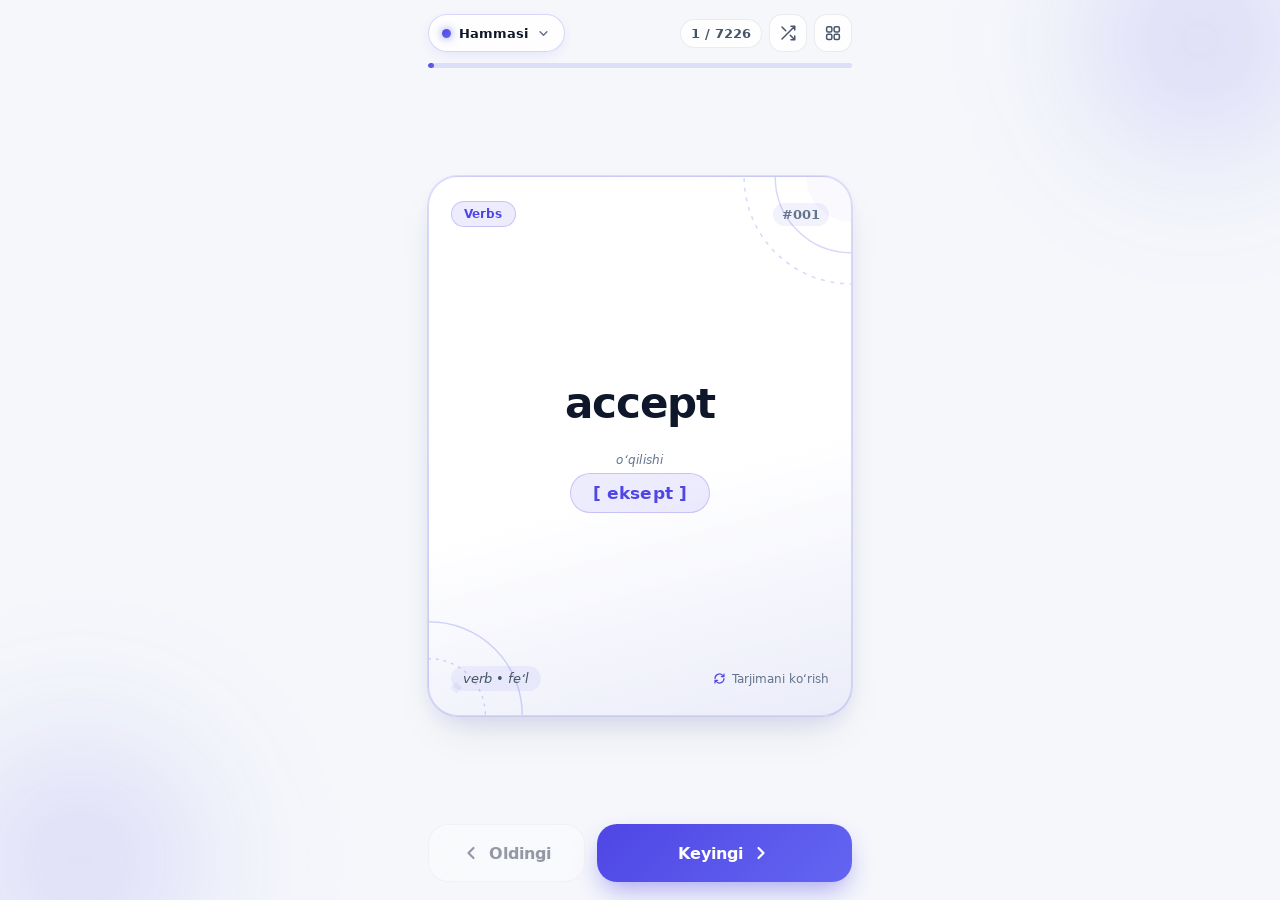
==== index.html @ 9ec05318 "Deploy 7226-word English-Uzbek Mini App + Railway config" ====
<!DOCTYPE html>
<html lang="uz" data-theme="light">
<head>
  <meta charset="UTF-8" />
  <meta name="viewport" content="width=device-width, initial-scale=1.0, maximum-scale=1.0, user-scalable=no, viewport-fit=cover" />
  <meta name="format-detection" content="telephone=no" />
  <title>Inglizcha – Oʻzbekcha Soʻz Kartochkalari</title>
  <script src="https://telegram.org/js/telegram-web-app.js"></script>
  <link rel="stylesheet" href="./css/style.css?v=20261020_2" />
</head>
<body>
  <!-- Ambient Background Glow following Current Deck Accent -->
  <div class="ambient-bg" aria-hidden="true">
    <div class="ambient-orb orb-top"></div>
    <div class="ambient-orb orb-bottom"></div>
  </div>

  <main class="app-shell" id="appShell">
    <!-- TOP BAR: Category/Deck Chip + Counter + Shuffle + Deck Picker Icon -->
    <header class="top-bar">
      <div class="top-bar-row">
        <button type="button" class="category-chip" id="categoryChipBtn" aria-label="Boʻlimni tanlash">
          <span class="chip-dot" id="chipDot"></span>
          <span class="chip-label" id="chipLabel">Hammasi</span>
          <svg class="chip-chevron" viewBox="0 0 20 20" fill="none" aria-hidden="true">
            <path d="M5.5 7.75L10 12.25L14.5 7.75" stroke="currentColor" stroke-width="2" stroke-linecap="round" stroke-linejoin="round"/>
          </svg>
        </button>

        <div class="top-actions">
          <span class="progress-counter" id="progressCounter">1 / 5000+</span>

          <button type="button" class="icon-btn" id="shuffleBtn" aria-label="Soʻzlarni aralashtirish" aria-pressed="false" title="Aralashtirish">
            <svg viewBox="0 0 24 24" fill="none" aria-hidden="true">
              <path d="M16 3h5v5M4 20L21 3M21 16v5h-5M15 15l6 6M4 4l5 5" stroke="currentColor" stroke-width="2" stroke-linecap="round" stroke-linejoin="round"/>
            </svg>
          </button>

          <button type="button" class="icon-btn" id="openCategoriesBtn" aria-label="Boʻlimlar roʻyxati" title="Boʻlimlar">
            <svg viewBox="0 0 24 24" fill="none" aria-hidden="true">
              <rect x="3.5" y="3.5" width="7" height="7" rx="2" stroke="currentColor" stroke-width="2"/>
              <rect x="13.5" y="3.5" width="7" height="7" rx="2" stroke="currentColor" stroke-width="2"/>
              <rect x="3.5" y="13.5" width="7" height="7" rx="2" stroke="currentColor" stroke-width="2"/>
              <rect x="13.5" y="13.5" width="7" height="7" rx="2" stroke="currentColor" stroke-width="2"/>
            </svg>
          </button>
        </div>
      </div>

      <!-- Thin Progress Line -->
      <div class="progress-track" role="progressbar" aria-valuemin="1" aria-valuemax="500" aria-valuenow="1" id="progressTrack">
        <div class="progress-fill" id="progressFill"></div>
      </div>
    </header>

    <!-- CENTER STAGE: Single 3D Flip Word Card (or End State) -->
    <section class="card-stage" id="cardStage">
      <div class="card-scene" id="cardScene">
        <div class="card-3d" id="wordCard" tabindex="0" role="button" aria-label="Soʻz kartochkasi — tarjimani koʻrish uchun bosing">
          <!-- ================= FRONT FACE ================= -->
          <div class="card-face card-front" id="cardFront">
            <svg class="corner-art corner-top-right" viewBox="0 0 140 140" fill="none" aria-hidden="true">
              <circle cx="140" cy="0" r="110" stroke="currentColor" stroke-width="1.5" stroke-dasharray="4 6" />
              <circle cx="140" cy="0" r="78" stroke="currentColor" stroke-width="1.5" />
              <circle cx="140" cy="0" r="46" fill="currentColor" fill-opacity="0.14" />
            </svg>
            <svg class="corner-art corner-bottom-left" viewBox="0 0 140 140" fill="none" aria-hidden="true">
              <circle cx="0" cy="140" r="96" stroke="currentColor" stroke-width="1.5" />
              <circle cx="0" cy="140" r="58" stroke="currentColor" stroke-width="1.5" stroke-dasharray="3 5" />
              <path d="M28 106L34 112L28 118L22 112L28 106Z" fill="currentColor" fill-opacity="0.35" />
            </svg>

            <div class="card-top-meta">
              <span class="card-cat-tag" id="frontCategoryTag">Feʻllar</span>
              <span class="card-index-badge" id="frontIndexBadge">#001</span>
            </div>

            <div class="card-front-body">
              <h1 class="english-word" id="englishWord">accept</h1>

              <div class="pronunciation-wrap">
                <span class="pronunciation-caption">oʻqilishi</span>
                <div class="pronunciation-pill" id="pronunciationPill">
                  <span class="pronunciation-text" id="pronunciationText">[ eksept ]</span>
                </div>
              </div>
            </div>

            <div class="card-bottom-meta">
              <span class="pos-badge" id="posBadge">verb • feʻl</span>
              <span class="flip-hint">
                <svg viewBox="0 0 20 20" fill="none" aria-hidden="true">
                  <path d="M4 10a6 6 0 0 1 10.2-4.24L16 7.5M16 4v3.5h-3.5M16 10a6 6 0 0 1-10.2 4.24L4 12.5M4 16v-3.5h3.5" stroke="currentColor" stroke-width="1.6" stroke-linecap="round" stroke-linejoin="round"/>
                </svg>
                Tarjimani koʻrish
              </span>
            </div>
          </div>

          <!-- ================= BACK FACE ================= -->
          <div class="card-face card-back" id="cardBack">
            <svg class="corner-art corner-top-left" viewBox="0 0 140 140" fill="none" aria-hidden="true">
              <circle cx="0" cy="0" r="104" stroke="currentColor" stroke-width="1.5" />
              <circle cx="0" cy="0" r="68" stroke="currentColor" stroke-width="1.5" stroke-dasharray="4 6" />
              <circle cx="0" cy="0" r="36" fill="currentColor" fill-opacity="0.16" />
            </svg>
            <svg class="corner-art corner-bottom-right" viewBox="0 0 140 140" fill="none" aria-hidden="true">
              <circle cx="140" cy="140" r="96" stroke="currentColor" stroke-width="1.5" />
              <circle cx="140" cy="140" r="58" stroke="currentColor" stroke-width="1.5" stroke-dasharray="3 5" />
              <path d="M112 106L118 112L112 118L106 112L112 106Z" fill="currentColor" fill-opacity="0.35" />
            </svg>

            <div class="card-top-meta">
              <span class="card-cat-tag back-tag" id="backCategoryTag">Oʻzbekcha tarjimasi</span>
              <span class="card-index-badge" id="backIndexBadge">#001</span>
            </div>

            <div class="card-back-body">
              <div class="uzbek-word-wrap">
                <h2 class="uzbek-word" id="uzbekWord">qabul qilmoq</h2>
              </div>

              <div class="card-divider" aria-hidden="true">
                <span class="divider-line"></span>
                <span class="divider-diamond"></span>
                <span class="divider-line"></span>
              </div>

              <div class="example-block">
                <p class="example-en" id="exampleEn">Please accept my warm congratulations.</p>
                <p class="example-uz" id="exampleUz">Iltimos, samimiy tabriklarimni qabul qiling.</p>
              </div>
            </div>

            <div class="card-bottom-meta">
              <span class="pos-badge" id="backPosBadge">accept • [ eksept ]</span>
              <span class="flip-hint">
                <svg viewBox="0 0 20 20" fill="none" aria-hidden="true">
                  <path d="M4 10a6 6 0 0 1 10.2-4.24L16 7.5M16 4v3.5h-3.5M16 10a6 6 0 0 1-10.2 4.24L4 12.5M4 16v-3.5h3.5" stroke="currentColor" stroke-width="1.6" stroke-linecap="round" stroke-linejoin="round"/>
                </svg>
                Orqaga qaytarish
              </span>
            </div>
          </div>
        </div>

        <!-- ================= END STATE ("Tabriklaymiz!") ================= -->
        <div class="end-state-card hidden" id="endStateCard" aria-live="polite">
          <div class="end-icon-badge">
            <svg viewBox="0 0 32 32" fill="none" aria-hidden="true">
              <path d="M9.5 16.5L14 21L23 11.5" stroke="currentColor" stroke-width="3" stroke-linecap="round" stroke-linejoin="round"/>
            </svg>
          </div>
          <h2 class="end-title">Tabriklaymiz!</h2>
          <p class="end-subtitle" id="endSubtitle">
            Siz ushbu boʻlimdagi barcha soʻzlarni muvaffaqiyatli koʻrib chiqdingiz.
          </p>
          <button type="button" class="restart-btn" id="restartBtn">
            <svg viewBox="0 0 20 20" fill="none" aria-hidden="true">
              <path d="M3.5 10a6.5 6.5 0 1 1 1.9 4.6M3.5 16v-3.8h3.8" stroke="currentColor" stroke-width="2" stroke-linecap="round" stroke-linejoin="round"/>
            </svg>
            <span>Boshidan boshlash</span>
          </button>
        </div>
      </div>
    </section>

    <!-- BOTTOM CONTROLS: Oldingi (secondary) & Keyingi (primary gradient) -->
    <footer class="bottom-controls">
      <button type="button" class="nav-btn btn-prev" id="prevBtn" aria-label="Oldingi soʻz">
        <svg viewBox="0 0 20 20" fill="none" aria-hidden="true">
          <path d="M12.5 15L7.5 10L12.5 5" stroke="currentColor" stroke-width="2.2" stroke-linecap="round" stroke-linejoin="round"/>
        </svg>
        <span>Oldingi</span>
      </button>

      <button type="button" class="nav-btn btn-next" id="nextBtn" aria-label="Keyingi soʻz">
        <span>Keyingi</span>
        <svg viewBox="0 0 20 20" fill="none" aria-hidden="true">
          <path d="M7.5 5L12.5 10L7.5 15" stroke="currentColor" stroke-width="2.2" stroke-linecap="round" stroke-linejoin="round"/>
        </svg>
      </button>
    </footer>
  </main>

  <!-- CATEGORY / DECK PICKER BOTTOM SHEET (Handles 50+ Decks + Search + Grouped Sections) -->
  <div class="sheet-backdrop hidden" id="sheetBackdrop" aria-hidden="true"></div>
  <aside class="category-sheet hidden" id="categorySheet" role="dialog" aria-modal="true" aria-labelledby="sheetTitle">
    <div class="sheet-handle-bar" id="sheetHandle">
      <span class="sheet-pill"></span>
    </div>
    <div class="sheet-header">
      <h3 class="sheet-title" id="sheetTitle">Boʻlimni tanlang</h3>
      <button type="button" class="sheet-close-btn" id="closeSheetBtn" aria-label="Yopish">
        <svg viewBox="0 0 20 20" fill="none" aria-hidden="true">
          <path d="M5 5L15 15M15 5L5 15" stroke="currentColor" stroke-width="2" stroke-linecap="round"/>
        </svg>
      </button>
    </div>

    <!-- Search Field at Top of Picker -->
    <div class="sheet-search-wrap">
      <div class="sheet-search-box">
        <svg class="search-icon" viewBox="0 0 20 20" fill="none" aria-hidden="true">
          <circle cx="9" cy="9" r="6" stroke="currentColor" stroke-width="1.8"/>
          <path d="M13.5 13.5L17 17" stroke="currentColor" stroke-width="1.8" stroke-linecap="round"/>
        </svg>
        <input
          type="search"
          id="deckSearchInput"
          class="sheet-search-input"
          placeholder="Boʻlim yoki mavzuni qidiring..."
          autocomplete="off"
          spellcheck="false"
        />
        <button type="button" class="search-clear-btn hidden" id="clearSearchBtn" aria-label="Tozalash">
          <svg viewBox="0 0 16 16" fill="none" aria-hidden="true">
            <path d="M4 4L12 12M12 4L4 12" stroke="currentColor" stroke-width="1.8" stroke-linecap="round"/>
          </svg>
        </button>
      </div>
    </div>

    <div class="sheet-list" id="categoryList" role="listbox"></div>
  </aside>

  <script src="./js/app.js?v=20261020_2"></script>
</body>
</html>
---- css/style.css ----
/* ==========================================================================
   Local Bundled Fonts (Full Uzbek Latin support: oʻ, gʻ, ʻ, ’, ')
   ========================================================================== */
@font-face {
  font-family: "UzSans";
  src: url("../assets/fonts/DejaVuSans.ttf") format("truetype");
  font-weight: 400;
  font-style: normal;
  font-display: swap;
}

@font-face {
  font-family: "UzSans";
  src: url("../assets/fonts/DejaVuSans-Bold.ttf") format("truetype");
  font-weight: 700;
  font-style: normal;
  font-display: swap;
}

@font-face {
  font-family: "UzSans";
  src: url("../assets/fonts/DejaVuSans-Oblique.ttf") format("truetype");
  font-weight: 400;
  font-style: italic;
  font-display: swap;
}

@font-face {
  font-family: "UzSans";
  src: url("../assets/fonts/DejaVuSans-BoldOblique.ttf") format("truetype");
  font-weight: 700;
  font-style: italic;
  font-display: swap;
}

/* ==========================================================================
   Theme Variables (Light & Dark Mode + Dynamic Category Accent Variables)
   ========================================================================== */
:root {
  --font-main: "UzSans", -apple-system, BlinkMacSystemFont, "Segoe UI", Roboto, sans-serif;

  /* Default Category Accent (Indigo - Verbs) */
  --accent-start: #4f46e5;
  --accent-end: #6366f1;
  --accent-solid: #4f46e5;
  --accent-rgb: 79, 70, 229;
  --accent-gradient: linear-gradient(135deg, var(--accent-start) 0%, var(--accent-end) 100%);

  /* Light Mode Surfaces */
  --bg-page: #f5f7fb;
  --text-primary: #0f172a;
  --text-secondary: #475569;
  --text-muted: #64748b;

  --surface-control: rgba(255, 255, 255, 0.86);
  --surface-control-border: rgba(15, 23, 42, 0.08);

  --card-front-bg: linear-gradient(
    165deg,
    #ffffff 0%,
    #ffffff 55%,
    rgba(var(--accent-rgb), 0.06) 100%
  );
  --card-back-bg: linear-gradient(
    165deg,
    rgba(var(--accent-rgb), 0.10) 0%,
    rgba(var(--accent-rgb), 0.17) 100%
  );
  --card-back-base: #ffffff;

  --card-border-front: rgba(var(--accent-rgb), 0.22);
  --card-border-back: rgba(var(--accent-rgb), 0.36);
  --card-shadow:
    0 22px 48px -14px rgba(15, 23, 42, 0.10),
    0 10px 24px -8px rgba(var(--accent-rgb), 0.14),
    0 0 0 1px rgba(var(--accent-rgb), 0.12);

  --pill-bg: rgba(var(--accent-rgb), 0.10);
  --pill-border: rgba(var(--accent-rgb), 0.24);
  --pill-text: var(--accent-start);

  --sheet-bg: #ffffff;
  --sheet-item-bg: #f8fafc;
  --sheet-item-border: rgba(15, 23, 42, 0.07);
}

html[data-theme="dark"] {
  --bg-page: #0b101e;
  --text-primary: #f8fafc;
  --text-secondary: #cbd5e1;
  --text-muted: #94a3b8;

  --surface-control: rgba(30, 41, 59, 0.78);
  --surface-control-border: rgba(255, 255, 255, 0.10);

  --card-front-bg: linear-gradient(
    165deg,
    #151e32 0%,
    #131b2e 55%,
    rgba(var(--accent-rgb), 0.16) 100%
  );
  --card-back-bg: linear-gradient(
    165deg,
    rgba(var(--accent-rgb), 0.22) 0%,
    rgba(var(--accent-rgb), 0.32) 100%
  );
  --card-back-base: #131c31;

  --card-border-front: rgba(var(--accent-rgb), 0.34);
  --card-border-back: rgba(var(--accent-rgb), 0.52);
  --card-shadow:
    0 26px 54px -12px rgba(0, 0, 0, 0.55),
    0 12px 28px -8px rgba(var(--accent-rgb), 0.26),
    0 0 0 1px rgba(var(--accent-rgb), 0.22);

  --pill-bg: rgba(var(--accent-rgb), 0.20);
  --pill-border: rgba(var(--accent-rgb), 0.42);
  --pill-text: #ffffff;

  --sheet-bg: #151f34;
  --sheet-item-bg: rgba(30, 41, 59, 0.72);
  --sheet-item-border: rgba(255, 255, 255, 0.08);
}

/* ==========================================================================
   Reset & Base Layout
   ========================================================================== */
*,
*::before,
*::after {
  box-sizing: border-box;
  margin: 0;
  padding: 0;
  -webkit-tap-highlight-color: transparent;
}

html,
body {
  width: 100%;
  height: 100%;
  overflow: hidden;
  font-family: var(--font-main);
  background-color: var(--bg-page);
  color: var(--text-primary);
  user-select: none;
  -webkit-user-select: none;
  -webkit-font-smoothing: antialiased;
  transition: background-color 350ms ease, color 250ms ease;
}

button {
  font-family: inherit;
  border: none;
  background: none;
  color: inherit;
  cursor: pointer;
}

.hidden {
  display: none !important;
}

/* ==========================================================================
   Ambient Background Orbs following Current Category Accent
   ========================================================================== */
.ambient-bg {
  position: fixed;
  inset: 0;
  pointer-events: none;
  z-index: 0;
  overflow: hidden;
}

.ambient-orb {
  position: absolute;
  border-radius: 50%;
  filter: blur(68px);
  transition: background 450ms ease, opacity 450ms ease;
}

.orb-top {
  width: 300px;
  height: 300px;
  top: -110px;
  right: -70px;
  background: radial-gradient(circle, rgba(var(--accent-rgb), 0.26) 0%, rgba(var(--accent-rgb), 0) 72%);
}

.orb-bottom {
  width: 340px;
  height: 340px;
  bottom: -130px;
  left: -90px;
  background: radial-gradient(circle, rgba(var(--accent-rgb), 0.22) 0%, rgba(var(--accent-rgb), 0) 72%);
}

/* ==========================================================================
   Main App Shell (Single Screen, Safe Areas)
   ========================================================================== */
.app-shell {
  position: relative;
  z-index: 1;
  width: 100%;
  max-width: 460px;
  height: 100dvh;
  margin: 0 auto;
  padding:
    calc(env(safe-area-inset-top, 0px) + 14px)
    18px
    calc(env(safe-area-inset-bottom, 0px) + 18px);
  display: flex;
  flex-direction: column;
  justify-content: space-between;
  gap: 14px;
}

/* ==========================================================================
   Top Bar: Category Chip + Progress Counter + Shuffle + Category Picker
   ========================================================================== */
.top-bar {
  display: flex;
  flex-direction: column;
  gap: 11px;
  flex-shrink: 0;
}

.top-bar-row {
  display: flex;
  align-items: center;
  justify-content: space-between;
  gap: 8px;
}

.category-chip {
  display: inline-flex;
  align-items: center;
  gap: 8px;
  max-width: 56%;
  height: 38px;
  padding: 0 13px;
  border-radius: 999px;
  background: var(--surface-control);
  border: 1px solid var(--card-border-front);
  box-shadow: 0 4px 14px -4px rgba(var(--accent-rgb), 0.14);
  backdrop-filter: blur(12px);
  -webkit-backdrop-filter: blur(12px);
  transition: transform 160ms ease, border-color 300ms ease, box-shadow 300ms ease;
}

.category-chip:active {
  transform: scale(0.96);
}

.chip-dot {
  width: 9px;
  height: 9px;
  border-radius: 50%;
  background: var(--accent-gradient);
  box-shadow: 0 0 8px rgba(var(--accent-rgb), 0.65);
  flex-shrink: 0;
}

.chip-label {
  font-size: 13px;
  font-weight: 700;
  color: var(--text-primary);
  white-space: nowrap;
  overflow: hidden;
  text-overflow: ellipsis;
}

.chip-chevron {
  width: 15px;
  height: 15px;
  color: var(--text-muted);
  flex-shrink: 0;
}

.top-actions {
  display: flex;
  align-items: center;
  gap: 7px;
  flex-shrink: 0;
}

.progress-counter {
  font-size: 13px;
  font-weight: 700;
  font-variant-numeric: tabular-nums;
  color: var(--text-secondary);
  padding: 6px 10px;
  border-radius: 999px;
  background: var(--surface-control);
  border: 1px solid var(--surface-control-border);
}

.icon-btn {
  width: 38px;
  height: 38px;
  border-radius: 13px;
  display: inline-flex;
  align-items: center;
  justify-content: center;
  background: var(--surface-control);
  border: 1px solid var(--surface-control-border);
  color: var(--text-secondary);
  backdrop-filter: blur(12px);
  -webkit-backdrop-filter: blur(12px);
  transition: all 200ms ease;
}

.icon-btn svg {
  width: 18px;
  height: 18px;
}

.icon-btn:active {
  transform: scale(0.93);
}

.icon-btn.is-active {
  background: var(--accent-gradient);
  border-color: transparent;
  color: #ffffff;
  box-shadow: 0 6px 16px -4px rgba(var(--accent-rgb), 0.45);
}

/* Progress Line */
.progress-track {
  width: 100%;
  height: 5px;
  border-radius: 999px;
  background: rgba(var(--accent-rgb), 0.14);
  overflow: hidden;
}

.progress-fill {
  height: 100%;
  width: 0%;
  border-radius: 999px;
  background: var(--accent-gradient);
  transition: width 280ms cubic-bezier(0.22, 1, 0.36, 1), background 350ms ease;
}

/* ==========================================================================
   Center Stage: 3D Flip Card & Slide Animations
   ========================================================================== */
.card-stage {
  flex: 1;
  min-height: 0;
  display: flex;
  align-items: center;
  justify-content: center;
  padding: 4px 0;
}

.card-scene {
  width: 100%;
  height: 100%;
  max-height: 540px;
  perspective: 1300px;
  position: relative;
}

.card-3d {
  width: 100%;
  height: 100%;
  position: relative;
  transform-style: preserve-3d;
  -webkit-transform-style: preserve-3d;
  transition: transform 600ms cubic-bezier(0.22, 1, 0.36, 1);
  cursor: pointer;
  outline: none;
}

.card-3d.no-transition {
  transition: none !important;
}

.card-3d.is-flipped {
  transform: rotateY(180deg);
}

/* Slide animations for Next / Previous / Swipe */
@keyframes slideOutLeft {
  0% {
    opacity: 1;
    transform: translateX(0) scale(1);
  }
  100% {
    opacity: 0;
    transform: translateX(-44px) scale(0.96);
  }
}

@keyframes slideInRight {
  0% {
    opacity: 0;
    transform: translateX(44px) scale(0.96);
  }
  100% {
    opacity: 1;
    transform: translateX(0) scale(1);
  }
}

@keyframes slideOutRight {
  0% {
    opacity: 1;
    transform: translateX(0) scale(1);
  }
  100% {
    opacity: 0;
    transform: translateX(44px) scale(0.96);
  }
}

@keyframes slideInLeft {
  0% {
    opacity: 0;
    transform: translateX(-44px) scale(0.96);
  }
  100% {
    opacity: 1;
    transform: translateX(0) scale(1);
  }
}

.card-scene.anim-out-left {
  animation: slideOutLeft 150ms cubic-bezier(0.4, 0, 1, 1) forwards;
}

.card-scene.anim-in-right {
  animation: slideInRight 210ms cubic-bezier(0.22, 1, 0.36, 1) forwards;
}

.card-scene.anim-out-right {
  animation: slideOutRight 150ms cubic-bezier(0.4, 0, 1, 1) forwards;
}

.card-scene.anim-in-left {
  animation: slideInLeft 210ms cubic-bezier(0.22, 1, 0.36, 1) forwards;
}

/* Card Faces (Front & Back) */
.card-face {
  position: absolute;
  inset: 0;
  border-radius: 30px;
  padding: 24px 22px;
  display: flex;
  flex-direction: column;
  justify-content: space-between;
  backface-visibility: hidden;
  -webkit-backface-visibility: hidden;
  overflow: hidden;
  box-shadow: var(--card-shadow);
  transition: box-shadow 350ms ease, border-color 350ms ease, background 350ms ease;
}

.card-front {
  background: var(--card-front-bg);
  border: 1.5px solid var(--card-border-front);
  transform: rotateY(0deg);
}

.card-back {
  background-color: var(--card-back-base);
  background-image: var(--card-back-bg);
  border: 1.5px solid var(--card-border-back);
  transform: rotateY(180deg);
}

/* Subtle Decorative Corner Art */
.corner-art {
  position: absolute;
  width: 136px;
  height: 136px;
  color: var(--accent-solid);
  opacity: 0.22;
  pointer-events: none;
  z-index: 0;
  transition: color 350ms ease;
}

html[data-theme="dark"] .corner-art {
  opacity: 0.30;
}

.corner-top-right {
  top: 0;
  right: 0;
}

.corner-bottom-left {
  bottom: 0;
  left: 0;
}

.corner-top-left {
  top: 0;
  left: 0;
}

.corner-bottom-right {
  bottom: 0;
  right: 0;
}

/* Card Top & Bottom Meta Rows */
.card-top-meta,
.card-bottom-meta {
  position: relative;
  z-index: 1;
  display: flex;
  align-items: center;
  justify-content: space-between;
  gap: 10px;
  flex-shrink: 0;
}

.card-cat-tag {
  display: inline-flex;
  align-items: center;
  padding: 5px 12px;
  border-radius: 999px;
  font-size: 12px;
  font-weight: 700;
  letter-spacing: 0.01em;
  background: var(--pill-bg);
  border: 1px solid var(--pill-border);
  color: var(--pill-text);
  max-width: 76%;
  white-space: nowrap;
  overflow: hidden;
  text-overflow: ellipsis;
}

.card-index-badge {
  font-size: 12.5px;
  font-weight: 700;
  font-variant-numeric: tabular-nums;
  color: var(--text-muted);
  padding: 4px 9px;
  border-radius: 999px;
  background: rgba(var(--accent-rgb), 0.07);
}

/* Card Front Body */
.card-front-body {
  position: relative;
  z-index: 1;
  flex: 1;
  display: flex;
  flex-direction: column;
  align-items: center;
  justify-content: center;
  gap: 24px;
  text-align: center;
  padding: 10px 4px;
}

.english-word {
  font-size: 42px;
  font-weight: 700;
  line-height: 1.15;
  letter-spacing: -0.02em;
  color: var(--text-primary);
  max-width: 100%;
  word-break: keep-all;
  overflow-wrap: normal;
}

.pronunciation-wrap {
  display: flex;
  flex-direction: column;
  align-items: center;
  gap: 6px;
  max-width: 100%;
}

.pronunciation-caption {
  font-size: 11.5px;
  font-style: italic;
  color: var(--text-muted);
  letter-spacing: 0.02em;
}

.pronunciation-pill {
  display: inline-flex;
  align-items: center;
  justify-content: center;
  padding: 9px 22px;
  border-radius: 999px;
  background: var(--pill-bg);
  border: 1px solid var(--pill-border);
  max-width: 100%;
}

.pronunciation-text {
  font-size: 17px;
  font-weight: 700;
  color: var(--pill-text);
  letter-spacing: 0.01em;
}

/* Card Bottom Meta */
.pos-badge {
  font-size: 13px;
  font-style: italic;
  font-weight: 400;
  color: var(--text-secondary);
  padding: 5px 12px;
  border-radius: 999px;
  background: rgba(var(--accent-rgb), 0.07);
  max-width: 58%;
  white-space: nowrap;
  overflow: hidden;
  text-overflow: ellipsis;
}

.flip-hint {
  display: inline-flex;
  align-items: center;
  gap: 5px;
  font-size: 12px;
  font-weight: 400;
  color: var(--text-muted);
}

.flip-hint svg {
  width: 15px;
  height: 15px;
  color: var(--accent-solid);
}

/* Card Back Body */
.card-back-body {
  position: relative;
  z-index: 1;
  flex: 1;
  display: flex;
  flex-direction: column;
  align-items: center;
  justify-content: center;
  gap: 18px;
  text-align: center;
  padding: 6px 4px;
  min-height: 0;
}

.uzbek-word-wrap {
  width: 100%;
  display: flex;
  align-items: center;
  justify-content: center;
}

.uzbek-word {
  font-size: 32px;
  font-weight: 700;
  line-height: 1.22;
  color: var(--text-primary);
  max-width: 100%;
  overflow-wrap: break-word;
}

/* Thin Decorative Divider */
.card-divider {
  width: 82%;
  display: flex;
  align-items: center;
  justify-content: center;
  gap: 10px;
  flex-shrink: 0;
}

.divider-line {
  flex: 1;
  height: 1.5px;
  border-radius: 999px;
  background: linear-gradient(
    90deg,
    rgba(var(--accent-rgb), 0.05) 0%,
    rgba(var(--accent-rgb), 0.42) 50%,
    rgba(var(--accent-rgb), 0.05) 100%
  );
}

.divider-diamond {
  width: 7px;
  height: 7px;
  background: var(--accent-gradient);
  transform: rotate(45deg);
  border-radius: 1.5px;
  flex-shrink: 0;
}

/* Example Sentence Block */
.example-block {
  width: 100%;
  display: flex;
  flex-direction: column;
  align-items: center;
  gap: 8px;
  padding: 12px 14px;
  border-radius: 18px;
  background: rgba(var(--accent-rgb), 0.07);
  border: 1px solid rgba(var(--accent-rgb), 0.15);
}

.example-en {
  font-size: 15px;
  font-weight: 700;
  line-height: 1.38;
  color: var(--text-primary);
}

.example-uz {
  font-size: 13.5px;
  font-style: italic;
  line-height: 1.38;
  color: var(--text-secondary);
}

/* ==========================================================================
   End State Card ("Tabriklaymiz!")
   ========================================================================== */
.end-state-card {
  width: 100%;
  height: 100%;
  border-radius: 30px;
  padding: 32px 24px;
  background: var(--card-front-bg);
  border: 1.5px solid var(--card-border-back);
  box-shadow: var(--card-shadow);
  display: flex;
  flex-direction: column;
  align-items: center;
  justify-content: center;
  text-align: center;
  gap: 16px;
}

.end-icon-badge {
  width: 72px;
  height: 72px;
  border-radius: 24px;
  background: var(--accent-gradient);
  color: #ffffff;
  display: flex;
  align-items: center;
  justify-content: center;
  box-shadow: 0 14px 28px -6px rgba(var(--accent-rgb), 0.45);
  margin-bottom: 4px;
}

.end-icon-badge svg {
  width: 36px;
  height: 36px;
}

.end-title {
  font-size: 28px;
  font-weight: 700;
  color: var(--text-primary);
}

.end-subtitle {
  font-size: 15px;
  line-height: 1.48;
  color: var(--text-secondary);
  max-width: 280px;
}

.restart-btn {
  margin-top: 10px;
  height: 52px;
  padding: 0 26px;
  border-radius: 18px;
  background: var(--accent-gradient);
  color: #ffffff;
  font-size: 15.5px;
  font-weight: 700;
  display: inline-flex;
  align-items: center;
  gap: 9px;
  box-shadow: 0 12px 24px -6px rgba(var(--accent-rgb), 0.45);
  transition: transform 160ms ease, opacity 160ms ease;
}

.restart-btn svg {
  width: 19px;
  height: 19px;
}

.restart-btn:active {
  transform: scale(0.96);
}

/* ==========================================================================
   Bottom Navigation Buttons: Oldingi (secondary) & Keyingi (primary accent)
   ========================================================================== */
.bottom-controls {
  display: flex;
  align-items: center;
  gap: 12px;
  flex-shrink: 0;
}

.nav-btn {
  height: 58px;
  border-radius: 20px;
  display: inline-flex;
  align-items: center;
  justify-content: center;
  gap: 8px;
  font-size: 16px;
  font-weight: 700;
  transition: transform 150ms ease, opacity 200ms ease, background 350ms ease, box-shadow 350ms ease;
}

.nav-btn svg {
  width: 20px;
  height: 20px;
}

.nav-btn:active:not(:disabled) {
  transform: scale(0.97);
}

.btn-prev {
  flex: 0 0 37%;
  background: var(--surface-control);
  border: 1.5px solid var(--surface-control-border);
  color: var(--text-primary);
  backdrop-filter: blur(12px);
  -webkit-backdrop-filter: blur(12px);
}

.btn-prev:disabled {
  opacity: 0.42;
  cursor: default;
}

.btn-next {
  flex: 1;
  background: var(--accent-gradient);
  color: #ffffff;
  box-shadow: 0 12px 26px -6px rgba(var(--accent-rgb), 0.48);
}

/* ==========================================================================
   Category Picker Bottom Sheet
   ========================================================================== */
.sheet-backdrop {
  position: fixed;
  inset: 0;
  background: rgba(15, 23, 42, 0.48);
  backdrop-filter: blur(4px);
  -webkit-backdrop-filter: blur(4px);
  z-index: 20;
  opacity: 0;
  transition: opacity 240ms ease;
}

.sheet-backdrop.is-open {
  opacity: 1;
}

.category-sheet {
  position: fixed;
  left: 0;
  right: 0;
  bottom: 0;
  max-width: 460px;
  max-height: 82dvh;
  margin: 0 auto;
  background: var(--sheet-bg);
  border-top-left-radius: 28px;
  border-top-right-radius: 28px;
  border: 1px solid var(--surface-control-border);
  box-shadow: 0 -16px 44px rgba(0, 0, 0, 0.24);
  z-index: 30;
  display: flex;
  flex-direction: column;
  padding-bottom: calc(env(safe-area-inset-bottom, 0px) + 16px);
  transform: translateY(100%);
  transition: transform 280ms cubic-bezier(0.22, 1, 0.36, 1);
}

.category-sheet.is-open {
  transform: translateY(0);
}

.sheet-handle-bar {
  display: flex;
  justify-content: center;
  padding: 10px 0 4px;
}

.sheet-pill {
  width: 40px;
  height: 4.5px;
  border-radius: 999px;
  background: rgba(148, 163, 184, 0.45);
}

.sheet-header {
  display: flex;
  align-items: center;
  justify-content: space-between;
  padding: 6px 20px 10px;
}

.sheet-title {
  font-size: 17px;
  font-weight: 700;
  color: var(--text-primary);
}

.sheet-close-btn {
  width: 32px;
  height: 32px;
  border-radius: 10px;
  display: inline-flex;
  align-items: center;
  justify-content: center;
  background: var(--sheet-item-bg);
  color: var(--text-secondary);
}

.sheet-close-btn svg {
  width: 16px;
  height: 16px;
}

/* Search Field inside Bottom Sheet */
.sheet-search-wrap {
  padding: 0 16px 10px;
  flex-shrink: 0;
}

.sheet-search-box {
  display: flex;
  align-items: center;
  gap: 8px;
  height: 42px;
  padding: 0 12px;
  border-radius: 14px;
  background: var(--sheet-item-bg);
  border: 1.5px solid var(--sheet-item-border);
  transition: border-color 180ms ease;
}

.sheet-search-box:focus-within {
  border-color: var(--accent-solid);
}

.search-icon {
  width: 17px;
  height: 17px;
  color: var(--text-muted);
  flex-shrink: 0;
}

.sheet-search-input {
  flex: 1;
  min-width: 0;
  border: none;
  outline: none;
  background: transparent;
  font-family: inherit;
  font-size: 14px;
  color: var(--text-primary);
}

.sheet-search-input::placeholder {
  color: var(--text-muted);
}

.search-clear-btn {
  width: 24px;
  height: 24px;
  border-radius: 50%;
  display: inline-flex;
  align-items: center;
  justify-content: center;
  color: var(--text-muted);
  background: rgba(148, 163, 184, 0.16);
  flex-shrink: 0;
}

.search-clear-btn svg {
  width: 12px;
  height: 12px;
}

.sheet-section-header {
  font-size: 11.5px;
  font-weight: 700;
  text-transform: uppercase;
  letter-spacing: 0.06em;
  color: var(--text-muted);
  padding: 10px 6px 2px;
}

.sheet-empty {
  padding: 28px 16px;
  text-align: center;
  font-size: 14px;
  color: var(--text-muted);
}

.sheet-list {
  overflow-y: auto;
  scrollbar-width: none;
  -ms-overflow-style: none;
  padding: 4px 16px 8px;
  display: flex;
  flex-direction: column;
  gap: 8px;
}

.sheet-list::-webkit-scrollbar {
  display: none;
}

.sheet-item {
  width: 100%;
  padding: 11px 14px;
  border-radius: 16px;
  background: var(--sheet-item-bg);
  border: 1.5px solid var(--sheet-item-border);
  display: flex;
  align-items: center;
  justify-content: space-between;
  gap: 12px;
  text-align: left;
  transition: transform 140ms ease, border-color 200ms ease, background 200ms ease;
}

.sheet-item:active {
  transform: scale(0.98);
}

.sheet-item.is-selected {
  border-color: var(--item-accent, var(--accent-solid));
  background: rgba(var(--accent-rgb), 0.08);
}

.sheet-item-left {
  display: flex;
  align-items: center;
  gap: 12px;
  min-width: 0;
}

.sheet-swatch {
  min-width: 38px;
  height: 36px;
  padding: 0 5px;
  border-radius: 11px;
  flex-shrink: 0;
  display: flex;
  align-items: center;
  justify-content: center;
  color: #ffffff;
  font-size: 11px;
  font-weight: 700;
  letter-spacing: -0.02em;
  box-shadow: 0 4px 10px -2px rgba(0, 0, 0, 0.18);
}

.sheet-item-titles {
  display: flex;
  flex-direction: column;
  gap: 2px;
  min-width: 0;
}

.sheet-item-uz {
  font-size: 13.5px;
  font-weight: 700;
  line-height: 1.26;
  color: var(--text-primary);
  white-space: normal;
  overflow-wrap: break-word;
}

.sheet-item-en {
  font-size: 12px;
  color: var(--text-muted);
  white-space: nowrap;
  overflow: hidden;
  text-overflow: ellipsis;
}

.sheet-item-right {
  display: flex;
  align-items: center;
  gap: 8px;
  flex-shrink: 0;
}

.sheet-count {
  font-size: 12.5px;
  font-weight: 700;
  font-variant-numeric: tabular-nums;
  color: var(--text-secondary);
  padding: 4px 9px;
  border-radius: 999px;
  background: rgba(148, 163, 184, 0.15);
}

/* ==========================================================================
   Small Viewport Adjustments
   ========================================================================== */
@media (max-height: 700px) {
  .app-shell {
    padding-top: calc(env(safe-area-inset-top, 0px) + 10px);
    padding-bottom: calc(env(safe-area-inset-bottom, 0px) + 12px);
    gap: 10px;
  }

  .card-face {
    padding: 18px 18px;
    border-radius: 26px;
  }

  .nav-btn {
    height: 52px;
  }
}
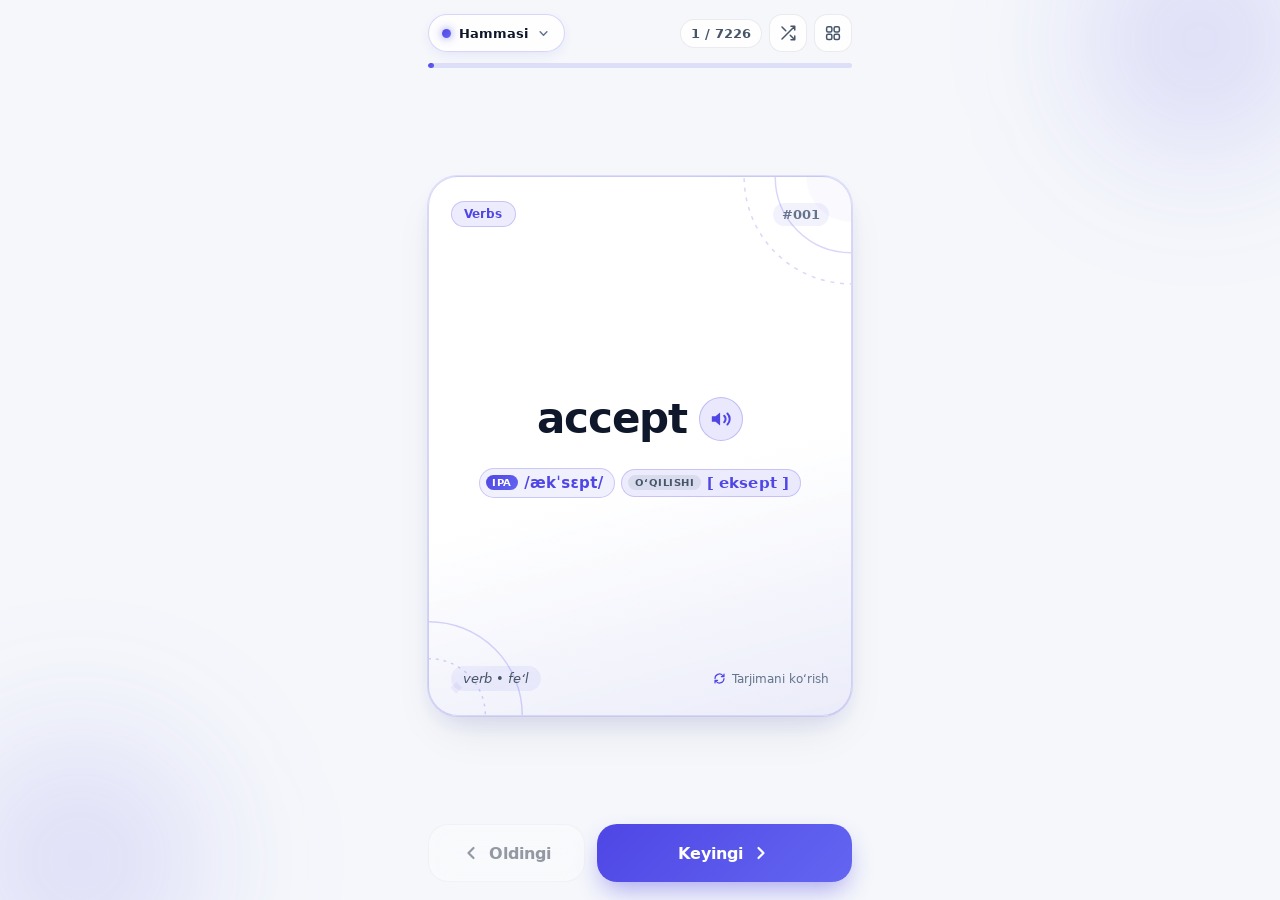
==== commit 1d2ff314: "feat: add English audio speech pronunciation and IPA phonetic transcription to all 7386 words" ====
--- a/index.html
+++ b/index.html
@@ -6,7 +6,7 @@
   <meta name="format-detection" content="telephone=no" />
   <title>Inglizcha – Oʻzbekcha Soʻz Kartochkalari</title>
   <script src="https://telegram.org/js/telegram-web-app.js"></script>
-  <link rel="stylesheet" href="./css/style.css?v=20261020_2" />
+  <link rel="stylesheet" href="./css/style.css?v=20261113_ipa" />
 </head>
 <body>
   <!-- Ambient Background Glow following Current Deck Accent -->
@@ -76,12 +76,30 @@
             </div>
 
             <div class="card-front-body">
-              <h1 class="english-word" id="englishWord">accept</h1>
-
+              <div class="english-word-container">
+                <h1 class="english-word" id="englishWord">accept</h1>
+                <button type="button" class="audio-speak-btn" id="speakBtn" title="Inglizcha talaffuzini eshitish" aria-label="Inglizcha talaffuzini eshitish">
+                  <svg class="audio-icon" viewBox="0 0 24 24" fill="none" aria-hidden="true">
+                    <path d="M11 5L6 9H2V15H6L11 19V5Z" fill="currentColor"/>
+                    <path class="audio-wave wave-inner" d="M15.5 8.5C16.5 9.5 17 10.7 17 12C17 13.3 16.5 14.5 15.5 15.5" stroke="currentColor" stroke-width="2.2" stroke-linecap="round"/>
+                    <path class="audio-wave wave-outer" d="M19 6C20.6 7.6 21.5 9.7 21.5 12C21.5 14.3 20.6 16.4 19 18" stroke="currentColor" stroke-width="2.2" stroke-linecap="round"/>
+                  </svg>
+                </button>
+              </div>
+
+              <!-- Pronunciation wrap showing BOTH official IPA and Uzbek Latin reading -->
               <div class="pronunciation-wrap">
-                <span class="pronunciation-caption">oʻqilishi</span>
-                <div class="pronunciation-pill" id="pronunciationPill">
-                  <span class="pronunciation-text" id="pronunciationText">[ eksept ]</span>
+                <div class="pronunciation-pills-group">
+                  <!-- 1. Rasmiy xalqaro IPA transkripsiyasi ("iyeroglifga o'xshash rasmiy talaffuzi") -->
+                  <div class="pron-pill pron-pill-ipa" id="ipaPill" role="button" tabindex="0" title="Rasmiy xalqaro transkripsiya (IPA) — tinglash uchun bosing">
+                    <span class="pron-badge ipa-badge">IPA</span>
+                    <span class="ipa-text" id="ipaText">/ækˈsɛpt/</span>
+                  </div>
+                  <!-- 2. O'zbekcha soddalashtirilgan o'qilishi -->
+                  <div class="pron-pill pron-pill-uz" id="pronunciationPill" role="button" tabindex="0" title="Oʻzbekcha oʻqilishi — tinglash uchun bosing">
+                    <span class="pron-badge uz-badge">Oʻqilishi</span>
+                    <span class="pronunciation-text" id="pronunciationText">[ eksept ]</span>
+                  </div>
                 </div>
               </div>
             </div>
@@ -127,6 +145,12 @@
               </div>
 
               <div class="example-block">
+                <button type="button" class="example-audio-btn" id="exampleSpeakBtn" title="Misol gapni tinglash" aria-label="Misol gapni tinglash">
+                  <svg viewBox="0 0 20 20" fill="none" aria-hidden="true">
+                    <path d="M9 4L5 7.5H2V12.5H5L9 16V4Z" fill="currentColor"/>
+                    <path d="M12.5 7.5a3.5 3.5 0 0 1 0 5" stroke="currentColor" stroke-width="1.8" stroke-linecap="round"/>
+                  </svg>
+                </button>
                 <p class="example-en" id="exampleEn">Please accept my warm congratulations.</p>
                 <p class="example-uz" id="exampleUz">Iltimos, samimiy tabriklarimni qabul qiling.</p>
               </div>
@@ -224,6 +248,6 @@
     <div class="sheet-list" id="categoryList" role="listbox"></div>
   </aside>
 
-  <script src="./js/app.js?v=20261020_2"></script>
+  <script src="./js/app.js?v=20261113_ipa"></script>
 </body>
 </html>
--- a/css/style.css
+++ b/css/style.css
@@ -560,6 +560,15 @@
   padding: 10px 4px;
 }
 
+.english-word-container {
+  display: flex;
+  align-items: center;
+  justify-content: center;
+  gap: 12px;
+  max-width: 100%;
+  flex-wrap: wrap;
+}
+
 .english-word {
   font-size: 42px;
   font-weight: 700;
@@ -571,34 +580,135 @@
   overflow-wrap: normal;
 }
 
+.audio-speak-btn {
+  width: 44px;
+  height: 44px;
+  border-radius: 50%;
+  display: inline-flex;
+  align-items: center;
+  justify-content: center;
+  background: rgba(var(--accent-rgb), 0.12);
+  border: 1.5px solid rgba(var(--accent-rgb), 0.28);
+  color: var(--accent-solid);
+  cursor: pointer;
+  flex-shrink: 0;
+  transition: transform 160ms cubic-bezier(0.34, 1.56, 0.64, 1), background 200ms ease, box-shadow 200ms ease, color 200ms ease;
+}
+
+.audio-speak-btn:hover {
+  transform: scale(1.06);
+  background: rgba(var(--accent-rgb), 0.18);
+}
+
+.audio-speak-btn:active {
+  transform: scale(0.92);
+}
+
+.audio-speak-btn .audio-icon {
+  width: 22px;
+  height: 22px;
+  transition: transform 200ms ease;
+}
+
+.audio-speak-btn.is-speaking {
+  background: var(--accent-gradient);
+  color: #ffffff;
+  border-color: transparent;
+  box-shadow: 0 0 0 5px rgba(var(--accent-rgb), 0.28), 0 8px 18px -4px rgba(var(--accent-rgb), 0.5);
+  animation: speak-pulse 1.2s infinite ease-in-out;
+}
+
+@keyframes speak-pulse {
+  0%, 100% {
+    transform: scale(1);
+    box-shadow: 0 0 0 4px rgba(var(--accent-rgb), 0.32), 0 8px 18px -4px rgba(var(--accent-rgb), 0.5);
+  }
+  50% {
+    transform: scale(1.08);
+    box-shadow: 0 0 0 9px rgba(var(--accent-rgb), 0.12), 0 12px 22px -3px rgba(var(--accent-rgb), 0.6);
+  }
+}
+
 .pronunciation-wrap {
   display: flex;
   flex-direction: column;
   align-items: center;
+  gap: 8px;
+  max-width: 100%;
+}
+
+.pronunciation-pills-group {
+  display: flex;
+  flex-wrap: wrap;
+  align-items: center;
+  justify-content: center;
   gap: 6px;
   max-width: 100%;
 }
 
-.pronunciation-caption {
-  font-size: 11.5px;
-  font-style: italic;
-  color: var(--text-muted);
-  letter-spacing: 0.02em;
-}
-
-.pronunciation-pill {
+.pron-pill {
   display: inline-flex;
   align-items: center;
-  justify-content: center;
-  padding: 9px 22px;
+  gap: 6px;
+  padding: 5px 11px 5px 6px;
   border-radius: 999px;
   background: var(--pill-bg);
   border: 1px solid var(--pill-border);
+  transition: transform 140ms ease, background 200ms ease, border-color 200ms ease, box-shadow 200ms ease;
+  cursor: pointer;
+  user-select: none;
+  -webkit-user-select: none;
   max-width: 100%;
 }
 
+.pron-pill:hover {
+  border-color: rgba(var(--accent-rgb), 0.45);
+}
+
+.pron-pill:active {
+  transform: scale(0.96);
+}
+
+.pron-pill-ipa {
+  background: rgba(var(--accent-rgb), 0.08);
+  border-color: rgba(var(--accent-rgb), 0.24);
+}
+
+.pron-badge {
+  font-size: 9.5px;
+  font-weight: 800;
+  text-transform: uppercase;
+  letter-spacing: 0.05em;
+  padding: 2.5px 6.5px;
+  border-radius: 999px;
+  line-height: 1;
+}
+
+.ipa-badge {
+  background: var(--accent-gradient);
+  color: #ffffff;
+}
+
+.uz-badge {
+  background: rgba(148, 163, 184, 0.22);
+  color: var(--text-secondary);
+}
+
+html[data-theme="dark"] .uz-badge {
+  background: rgba(148, 163, 184, 0.2);
+  color: var(--text-primary);
+}
+
+.ipa-text {
+  font-size: 15px;
+  font-weight: 700;
+  color: var(--accent-solid);
+  font-family: "DejaVu Sans", -apple-system, BlinkMacSystemFont, "Segoe UI", Roboto, sans-serif;
+  letter-spacing: 0.02em;
+}
+
 .pronunciation-text {
-  font-size: 17px;
+  font-size: 14.5px;
   font-weight: 700;
   color: var(--pill-text);
   letter-spacing: 0.01em;
@@ -613,7 +723,7 @@
   padding: 5px 12px;
   border-radius: 999px;
   background: rgba(var(--accent-rgb), 0.07);
-  max-width: 58%;
+  max-width: 66%;
   white-space: nowrap;
   overflow: hidden;
   text-overflow: ellipsis;
@@ -698,22 +808,63 @@
 
 /* Example Sentence Block */
 .example-block {
+  position: relative;
   width: 100%;
   display: flex;
   flex-direction: column;
   align-items: center;
   gap: 8px;
-  padding: 12px 14px;
+  padding: 12px 34px 12px 14px;
   border-radius: 18px;
   background: rgba(var(--accent-rgb), 0.07);
   border: 1px solid rgba(var(--accent-rgb), 0.15);
 }
 
 .example-en {
-  font-size: 15px;
+  font-size: 14.5px;
   font-weight: 700;
   line-height: 1.38;
   color: var(--text-primary);
+  text-align: center;
+}
+
+.example-audio-btn {
+  position: absolute;
+  top: 9px;
+  right: 9px;
+  width: 26px;
+  height: 26px;
+  border-radius: 50%;
+  display: inline-flex;
+  align-items: center;
+  justify-content: center;
+  background: rgba(var(--accent-rgb), 0.12);
+  border: 1px solid rgba(var(--accent-rgb), 0.24);
+  color: var(--accent-solid);
+  cursor: pointer;
+  flex-shrink: 0;
+  transition: transform 140ms ease, background 180ms ease, color 180ms ease;
+  z-index: 2;
+}
+
+.example-audio-btn:hover {
+  background: rgba(var(--accent-rgb), 0.2);
+}
+
+.example-audio-btn:active {
+  transform: scale(0.9);
+}
+
+.example-audio-btn svg {
+  width: 15px;
+  height: 15px;
+}
+
+.example-audio-btn.is-speaking {
+  background: var(--accent-gradient);
+  color: #ffffff;
+  border-color: transparent;
+  animation: speak-pulse 1.2s infinite ease-in-out;
 }
 
 .example-uz {
@@ -1040,6 +1191,20 @@
   transition: transform 140ms ease, border-color 200ms ease, background 200ms ease;
 }
 
+.sheet-item.sheet-sub-item {
+  margin-left: 12px;
+  width: calc(100% - 12px);
+  padding: 8px 12px;
+  background: var(--surface-control);
+}
+
+.sheet-item.sheet-sub-item .sheet-swatch {
+  width: 32px;
+  height: 32px;
+  font-size: 11px;
+  border-radius: 9px;
+}
+
 .sheet-item:active {
   transform: scale(0.98);
 }
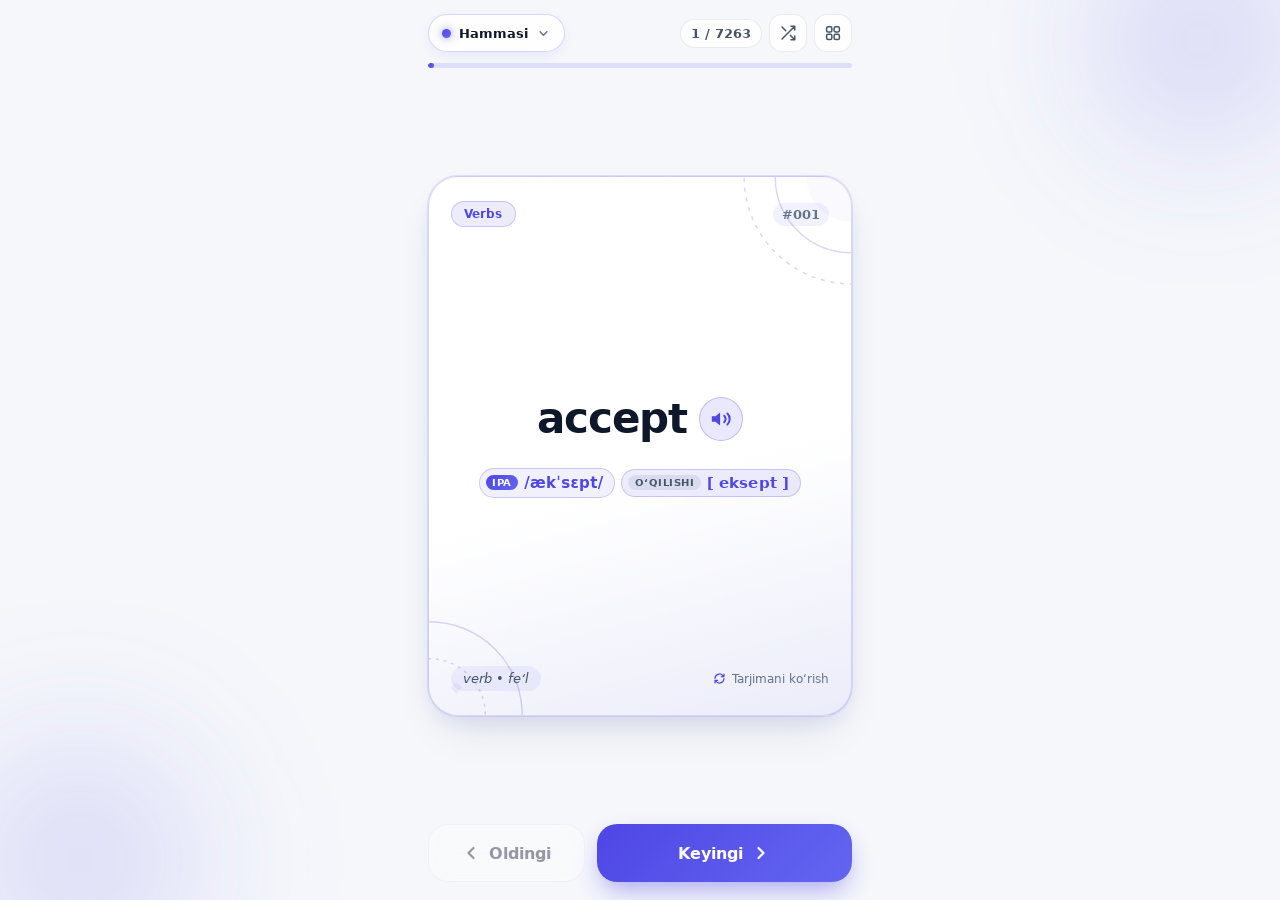
==== commit 86b97c51: "feat: add 3 new math decks (percentages, roots & powers, fractions) and 13 new english decks (books " ====
--- a/index.html
+++ b/index.html
@@ -4,9 +4,10 @@
   <meta charset="UTF-8" />
   <meta name="viewport" content="width=device-width, initial-scale=1.0, maximum-scale=1.0, user-scalable=no, viewport-fit=cover" />
   <meta name="format-detection" content="telephone=no" />
+  <meta name="referrer" content="no-referrer" />
   <title>Inglizcha – Oʻzbekcha Soʻz Kartochkalari</title>
   <script src="https://telegram.org/js/telegram-web-app.js"></script>
-  <link rel="stylesheet" href="./css/style.css?v=20261113_ipa" />
+  <link rel="stylesheet" href="./css/style.css?v=20261114_expansion_v3" />
 </head>
 <body>
   <!-- Ambient Background Glow following Current Deck Accent -->
@@ -15,6 +16,7 @@
     <div class="ambient-orb orb-bottom"></div>
   </div>
 
+  <audio id="globalAudioPlayer" preload="auto" playsinline></audio>
   <main class="app-shell" id="appShell">
     <!-- TOP BAR: Category/Deck Chip + Counter + Shuffle + Deck Picker Icon -->
     <header class="top-bar">
@@ -248,6 +250,6 @@
     <div class="sheet-list" id="categoryList" role="listbox"></div>
   </aside>
 
-  <script src="./js/app.js?v=20261113_ipa"></script>
+  <script src="./js/app.js?v=20261114_expansion_v3"></script>
 </body>
 </html>
